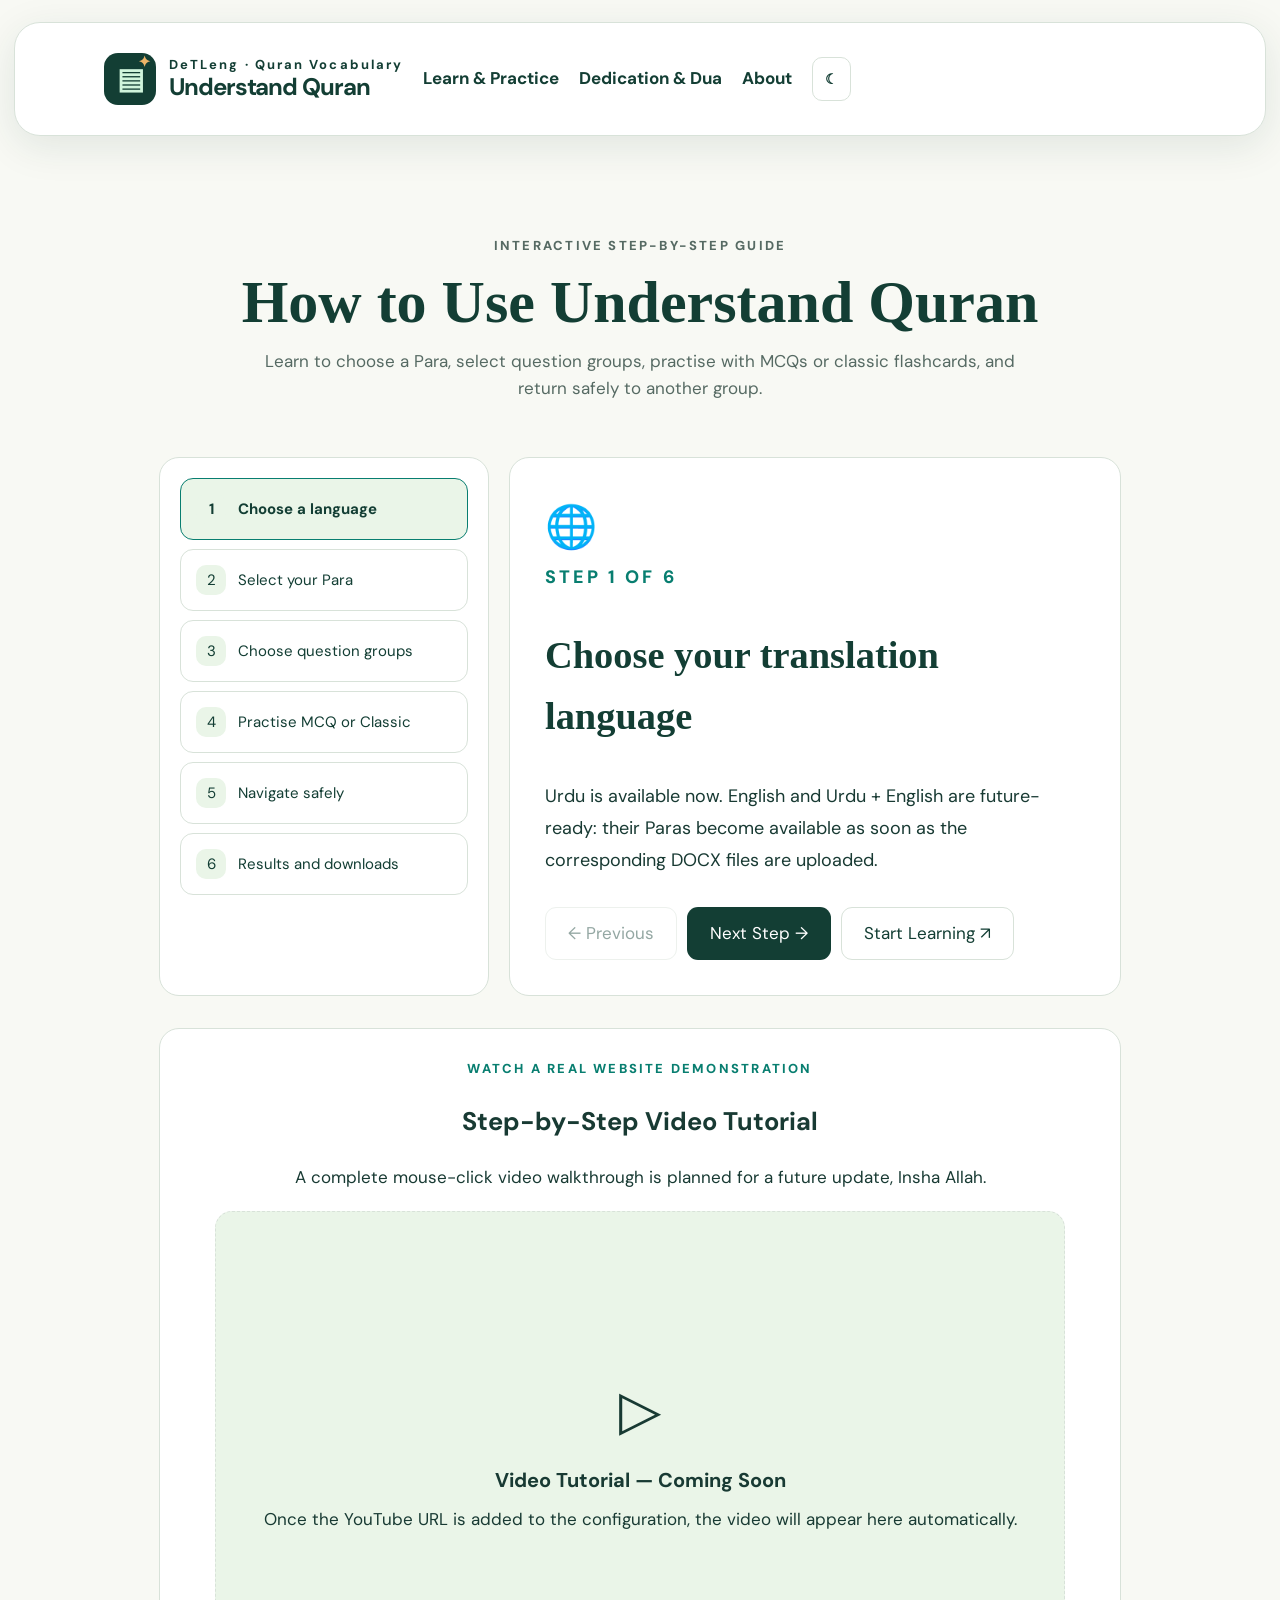
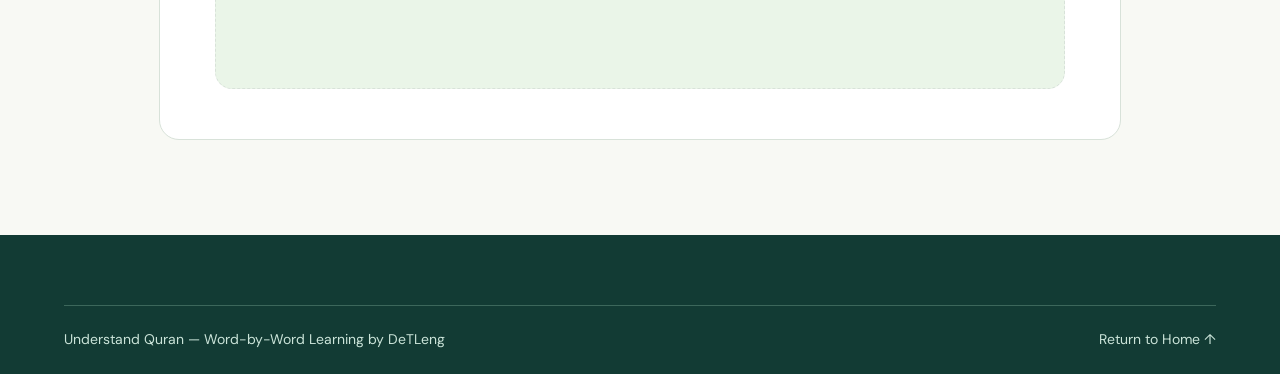
==== how-to-use.html @ 5892431a "Upgrade Understand Quran UI UX and learning experience" ====
<!doctype html><html lang="en"><head><meta charset="utf-8"><meta name="viewport" content="width=device-width,initial-scale=1"><meta name="theme-color" content="#123e34"><meta name="description" content="Step-by-step guide to using Understand Quran — Word-by-Word Learning by DeTLeng."><title>How to Use | Understand Quran — DeTLeng</title><link rel="stylesheet" href="styles.css"><link rel="stylesheet" href="uq-experience.css"><style>
.guide-page{max-width:1090px;margin:45px auto 95px}.guide-hero{text-align:center;padding:45px 15px}.guide-hero h1{font-family:Georgia,serif;font-size:clamp(36px,5vw,60px);line-height:1.12;margin:12px 0;color:var(--ink)}.guide-hero p{max-width:750px;margin:10px auto;color:var(--muted)}.tutorial-layout{display:grid;grid-template-columns:minmax(0,330px) minmax(0,1fr);gap:20px}.tutorial-steps,.tutorial-detail,.video-panel{border:1px solid var(--border);background:var(--panel);border-radius:20px;padding:20px}.tutorial-step{width:100%;text-align:left;display:flex;gap:12px;align-items:center;background:transparent;color:var(--ink);border:1px solid var(--border);border-radius:13px;margin:0 0 9px;padding:15px;cursor:pointer;font:inherit;font-size:15px}.tutorial-step[aria-selected=true]{background:var(--light);border-color:var(--teal);font-weight:700}.tutorial-step span{display:grid;place-items:center;border-radius:10px;width:30px;height:30px;background:var(--light);flex-shrink:0}.tutorial-detail{padding:35px;min-height:360px}.tutorial-detail h2{font-family:Georgia,serif;color:var(--ink);font-size:clamp(26px,3vw,40px)}.tutorial-detail p{font-size:18px;line-height:1.8}.tutorial-icon{font-size:42px}.guide-buttons{display:flex;flex-wrap:wrap;gap:10px;margin-top:30px}.guide-buttons button,.guide-buttons a{border-radius:11px;padding:12px 22px;font:inherit;text-decoration:none;cursor:pointer}.video-panel{margin-top:32px;padding:30px;text-align:center}.video-placeholder{background:var(--light);border:1px dashed var(--border);border-radius:17px;max-width:850px;aspect-ratio:16/9;margin:20px auto;display:flex;flex-direction:column;align-items:center;justify-content:center;gap:10px;padding:20px}.video-placeholder strong{font-size:20px}.video-frame{border:0;width:100%;aspect-ratio:16/9;border-radius:15px;display:block}.video-link{display:inline-block;margin-top:15px}.guide-nav{display:flex;align-items:center;gap:20px;flex-wrap:wrap;padding:15px 25px}.guide-nav a{text-decoration:none;color:var(--ink);font-weight:700}.guide-nav a:hover{text-decoration:underline}@media(max-width:720px){.tutorial-layout{grid-template-columns:1fr}.tutorial-detail{min-height:270px;padding:20px}.guide-page{margin:10px auto 60px}.guide-nav{padding:12px}}
</style></head><body><header class="site-header shell" id="topNavigation"><div class="guide-nav"><a class="brand" href="index.html#home"><span class="brand-logo">▤<span>✦</span></span><span class="brand-txt"><small>DeTLeng · Quran Vocabulary</small><strong>Understand Quran</strong></span></a><a href="index.html#paras">Learn &amp; Practice</a><a href="index.html#dedication">Dedication &amp; Dua</a><a href="index.html#about">About</a><button type="button" class="mini-btn" id="guideThemeToggle" aria-label="Toggle dark mode">☾</button></div></header><main class="shell guide-page"><section class="guide-hero"><p class="eyebrow">INTERACTIVE STEP-BY-STEP GUIDE</p><h1>How to Use Understand Quran</h1><p>Learn to choose a Para, select question groups, practise with MCQs or classic flashcards, and return safely to another group.</p></section><section class="tutorial-layout" aria-label="Interactive learning guide"><div class="tutorial-steps" role="tablist" aria-label="Guide steps"><button class="tutorial-step" type="button" role="tab" aria-selected="true" data-step="0"><span>1</span>Choose a language</button><button class="tutorial-step" type="button" role="tab" aria-selected="false" data-step="1"><span>2</span>Select your Para</button><button class="tutorial-step" type="button" role="tab" aria-selected="false" data-step="2"><span>3</span>Choose question groups</button><button class="tutorial-step" type="button" role="tab" aria-selected="false" data-step="3"><span>4</span>Practise MCQ or Classic</button><button class="tutorial-step" type="button" role="tab" aria-selected="false" data-step="4"><span>5</span>Navigate safely</button><button class="tutorial-step" type="button" role="tab" aria-selected="false" data-step="5"><span>6</span>Results and downloads</button></div><div class="tutorial-detail" role="tabpanel" aria-live="polite"><div class="tutorial-icon" id="tutorialIcon" aria-hidden="true">🌐</div><p class="eyebrow" id="tutorialCount">STEP 1 OF 6</p><h2 id="tutorialHeading">Choose your translation language</h2><p id="tutorialText">Urdu is available now. English and Urdu + English are future-ready: their Paras become available as the corresponding DOCX files are uploaded.</p><div class="guide-buttons"><button type="button" class="btn secondary" id="prevGuide" disabled>← Previous</button><button type="button" class="btn primary" id="nextGuide">Next Step →</button><a class="btn secondary" href="index.html#paras">Start Learning ↗</a></div></div></section><section class="video-panel" id="videoTutorial"><p class="eyebrow">WATCH A REAL WEBSITE DEMONSTRATION</p><h2>Step-by-Step Video Tutorial</h2><p id="videoStatus">A complete mouse-click video walkthrough is planned for a future update, Insha Allah.</p><div id="videoContainer" class="video-placeholder"><span aria-hidden="true" style="font-size:55px">▷</span><strong>Video Tutorial — Coming Soon</strong><span>Once the YouTube URL is added to the configuration, the video will appear here automatically.</span></div><p><a class="video-link" id="watchOnYoutube" href="#videoTutorial" hidden target="_blank" rel="noopener noreferrer">Watch on YouTube ↗</a></p></section></main><footer class="site-footer"><div class="shell"><div class="footer-bottom"><span>Understand Quran — Word-by-Word Learning by DeTLeng</span><a href="index.html">Return to Home ↑</a></div></div></footer><script src="config/tutorial.js"></script><script src="how-to-use.js"></script></body></html>
---- styles.css ----
@import url('https://fonts.googleapis.com/css2?family=DM+Sans:wght@400;500;600;700;800&family=DM+Serif+Display:ital@0;1&display=swap');
:root{--ink:#133e34;--teal:#087e70;--text:#183a33;--muted:#566a63;--cream:#f8f9f4;--panel:#fff;--light:#eaf5e8;--border:#d8e2d9;--shadow:0 18px 55px rgba(23,61,48,.09)}*{box-sizing:border-box}html{scroll-behavior:smooth}body{margin:0;background:var(--cream);color:var(--text);font:17px/1.6 'DM Sans',Arial,sans-serif}button,input{font:inherit}button{cursor:pointer}button:disabled{opacity:.45;cursor:not-allowed}a{color:inherit;text-decoration:none}button:focus-visible,a:focus-visible,input:focus-visible,.dropzone:focus-visible,.flip-card:focus-visible{outline:3px solid #df985d;outline-offset:3px}.shell{max-width:1460px;margin:auto;padding-left:clamp(22px,5vw,76px);padding-right:clamp(22px,5vw,76px)}.hidden{display:none!important}.site-header{margin:22px auto 0;background:#fff;border:1px solid var(--border);box-shadow:var(--shadow);border-radius:26px;min-height:88px;display:flex;align-items:center;justify-content:space-between;gap:22px;padding-top:15px;padding-bottom:15px;position:relative;z-index:10}.brand{display:flex;align-items:center;gap:13px;white-space:nowrap}.brand-logo{display:grid;place-items:center;position:relative;background:var(--ink);color:#d0f5dc;width:52px;height:52px;border-radius:14px;font-size:29px;line-height:1}.brand-logo span{position:absolute;right:5px;top:2px;font-size:15px;color:#efb568}.brand-txt{display:flex;flex-direction:column;line-height:1.15}.brand-txt small{letter-spacing:.16em;font-size:13px}.brand-txt strong{font-size:24px;letter-spacing:-.045em}.nav{display:flex;align-items:center;gap:clamp(12px,1.55vw,26px);font-size:15px;font-weight:700}.nav a:hover{color:var(--teal)}.nav-desk,.nav-login{border:1px solid var(--border);padding:13px 17px;border-radius:13px;background:#fff;color:var(--ink);font-weight:800}.nav-desk{white-space:nowrap}.nav-login{font-size:16px}.mobile-menu{display:none;border:1px solid var(--border);border-radius:12px;padding:7px 12px;background:white;font-size:22px}.hero{display:grid;grid-template-columns:1.12fr .88fr;gap:7%;align-items:center;min-height:650px;padding-top:65px;padding-bottom:80px}.eyebrow,.mini-overline{font-weight:800;letter-spacing:.17em;color:var(--teal);font-size:13px;margin:0 0 22px;text-transform:uppercase}.hero h1,.info-section h2,.guide-wrap h2,.section-head h2,.footer-top h2{font-family:'DM Serif Display',Georgia,serif;font-weight:400;letter-spacing:-.035em;line-height:1.08}.hero h1{font-size:clamp(52px,5.65vw,86px);margin:0 0 30px}.hero h1 em{color:var(--teal);font-weight:400}.lead{font-size:clamp(18px,1.4vw,22px);max-width:600px;margin:0 0 27px}.hero-actions{display:flex;gap:12px;flex-wrap:wrap}.btn{border-radius:14px;padding:13px 20px;min-height:51px;display:inline-flex;align-items:center;justify-content:center;gap:12px;font-weight:800;border:1px solid transparent;transition:transform .16s,background .16s;white-space:nowrap}.btn:not(:disabled):hover{transform:translateY(-2px)}.btn.primary{background:var(--ink);color:#fff}.btn.primary:hover{background:#225c4f}.btn.secondary,.btn.outline{background:#fff;border-color:var(--border);color:var(--ink)}.btn.subtle{background:transparent;color:var(--ink)}.btn.full{width:100%}.hero-chips{display:flex;gap:16px;flex-wrap:wrap;margin-top:26px;color:#547067;font-size:14px}.hero-graphic{background:linear-gradient(135deg,#e8f5e2,#e7f3ee);border:1px solid #d4e6d5;border-radius:38px;padding:32px;box-shadow:var(--shadow)}.hero-graphic .mini-overline{margin:0 0 22px;color:var(--ink)}.hero-stage{display:flex;flex-direction:column;align-items:center}.hero-stage-card{background:#fff;border:1px solid var(--border);padding:21px;border-radius:20px;width:100%;display:flex;flex-direction:column;gap:9px;text-align:center}.hero-stage-card span{font-size:12px;font-weight:800;letter-spacing:.12em;color:var(--teal)}.hero-stage-card strong{font-size:16px}.hero-stage-card.middle{background:var(--ink);color:white;padding:30px 22px}.hero-stage-card.middle span{color:#c9f0d8}.stage-arrow{font-size:33px;color:var(--ink);height:49px}.hero-stage-bottom{display:grid;grid-template-columns:repeat(3,1fr);gap:10px;width:100%}.hero-stage-bottom span{background:white;border-radius:16px;display:flex;flex-direction:column;align-items:center;gap:5px;padding:19px 8px;font-size:28px}.hero-stage-bottom b{font-size:13px}.workspace-section{background:#eef4ed;border-block:1px solid var(--border);padding:76px 0 88px}.section-head{margin-bottom:34px}.section-head h2,.info-section h2,.guide-wrap h2{font-size:clamp(39px,4vw,60px);margin:0 0 13px}.section-head p:last-child{font-size:19px;color:var(--muted);margin:0}.workspace-grid{display:grid;grid-template-columns:minmax(310px,.85fr) minmax(400px,1.15fr);gap:28px;align-items:start}.settings-card,.preview-panel{background:var(--panel);border:1px solid var(--border);border-radius:26px;padding:30px;box-shadow:var(--shadow)}.step-heading{display:flex;align-items:center;gap:15px;margin-bottom:20px}.step-heading h3,.preview-head h3{margin:0;font-size:23px;letter-spacing:-.035em}.step-heading p{margin:0;color:var(--muted);font-size:14px}.step-circle{display:grid;place-items:center;background:#e0f2e6;color:var(--ink);border-radius:12px;width:39px;height:39px;font-weight:800;flex:none}.dropzone{border:2px dashed #a8c4b6;border-radius:20px;background:#f6faf6;padding:34px 14px;display:flex;align-items:center;flex-direction:column;text-align:center;gap:5px;transition:.2s;cursor:pointer}.dropzone.dragover,.dropzone:hover{border-color:var(--teal);background:#e9f6e9}.upload-symbol{font-size:35px;color:var(--teal);font-weight:800}.dropzone strong{font-size:19px}.dropzone span{color:var(--muted)}.dropzone small{font-size:13px;margin-top:6px}.file-summary{margin:14px 0;padding:13px;border-radius:12px;background:#e6f5eb;overflow-wrap:anywhere}.border-top{border-top:1px solid var(--border);padding-top:25px;margin-top:26px}.range-grid{display:grid;grid-template-columns:1fr 1fr;gap:14px}.range-grid label,.auth form label{font-weight:750;display:flex;flex-direction:column;gap:7px;font-size:15px}.range-grid input,.auth input,.editor input,.editor textarea{padding:12px 13px;min-width:0;border:1px solid #c9d9ce;background:#fff;border-radius:12px;color:#173e34}.hint{font-size:14px;color:var(--muted);margin-top:12px}.switch-row{margin:20px 0}.switch-label{display:flex;align-items:center;gap:10px;font-weight:700;font-size:15px}.switch-label input{accent-color:var(--teal);height:19px;width:19px}.button-stack{display:grid;gap:10px}.status{font-size:14px;line-height:1.5;margin-top:12px;color:#875512}.status.error{color:#a3362c}.status.success{color:#176349}.preview-head{display:flex;justify-content:space-between;align-items:start;gap:15px;margin-bottom:22px}.preview-head .mini-overline{margin:0}.counter{padding:7px 11px;background:#e5f4e9;border-radius:999px;font-weight:800;font-size:13px;color:var(--ink);white-space:nowrap}.flip-card{border:1px solid #cce1d2;border-radius:24px;background:#f8fbf7;min-height:365px;display:flex;flex-direction:column;transition:transform .22s,background .22s;cursor:pointer;overflow:hidden}.flip-card.flipped{background:#e8f6eb;transform:perspective(1100px) rotateY(2deg)}.card-content{padding:28px;display:flex;flex-direction:column;flex:1;gap:17px}.card-label{font-size:13px;font-weight:800;letter-spacing:.15em;color:var(--teal);display:flex;justify-content:space-between;align-items:center}.question-text{font-size:clamp(21px,2.1vw,27px);font-weight:750;line-height:1.42;overflow-wrap:anywhere}.options-list{display:grid;gap:10px;margin-top:auto}.option{display:flex;gap:12px;align-items:center;border:1px solid #d9e6da;background:#fff;border-radius:13px;padding:13px;text-align:left;width:100%;line-height:1.45;color:#183e35;font-size:17px;overflow-wrap:anywhere}.option:hover{border-color:#78b3a1}.option.selected{background:#edf5ff;border-color:#6b99cb}.option.correct{background:#e6f6e8;border-color:#4da578}.option.incorrect{background:#fff0e9;border-color:#d59674}.option-letter{display:grid;place-items:center;flex:none;border-radius:9px;background:#edf4ee;width:35px;height:35px;font-weight:800}.answer-main{text-align:center;display:flex;flex-direction:column;align-items:center;justify-content:center;gap:12px;background:#fff;border-radius:16px;padding:24px 16px;margin-top:auto}.answer-icon{font-size:35px;color:#158453;line-height:1}.answer-value{font-weight:800;font-size:clamp(21px,2.3vw,30px);line-height:1.4;overflow-wrap:anywhere}.answer-feedback{font-size:15px;color:var(--muted);text-align:center}.flip-hint{text-align:center;font-size:14px;color:var(--muted);margin:13px 0 18px}.study-toolbar{display:flex;gap:9px}.study-toolbar .btn{padding:11px;flex:1;font-size:14px}.study-extras{display:flex;gap:8px;flex-wrap:wrap;margin-top:13px}.mini-btn{border:1px solid var(--border);background:#fff;color:var(--ink);border-radius:10px;padding:10px 12px;font-weight:750;font-size:14px}.mini-btn:hover{border-color:var(--teal)}.export-panel{margin-top:28px;border-top:1px solid var(--border);padding-top:20px}.export-panel .mini-overline{margin-bottom:7px}.export-panel p:not(.mini-overline){color:var(--muted);font-size:14px}.export-grid{display:grid;grid-template-columns:repeat(2,minmax(0,1fr));gap:9px;margin-top:15px}.export-grid button{min-height:47px;border:1px solid var(--border);border-radius:11px;background:#fff;color:var(--ink);font-weight:800;font-size:14px;padding:8px}.export-grid button:not(:disabled):hover{background:#e9f7e9}.info-section{padding-top:95px;padding-bottom:95px}.feature-grid{display:grid;grid-template-columns:repeat(4,1fr);gap:18px;margin-top:38px}.feature-grid article{background:#fff;border:1px solid var(--border);padding:28px;border-radius:21px}.feature-grid h3{font-size:21px;line-height:1.3;margin:15px 0 8px}.feature-grid p{color:var(--muted);margin:0;font-size:16px}.feature-icon{display:grid;place-items:center;font-size:26px;width:54px;height:54px;background:#eaf6eb;color:var(--teal);border-radius:14px}.guide-wrap{background:#e5f1e8;padding:80px 0}.guide-grid{display:grid;grid-template-columns:1fr 1fr;gap:70px;align-items:center}.guide-grid p:not(.eyebrow){color:var(--muted);font-size:18px}.example-table{background:#fff;border:1px solid var(--border);border-radius:20px;overflow:hidden;box-shadow:var(--shadow)}.example-table>div{display:grid;grid-template-columns:50px 1fr 105px;gap:10px;padding:18px;border-bottom:1px solid var(--border);font-size:15px}.example-table>div:first-child{background:var(--ink);color:#fff}.example-table>div:last-child{border:0}.narrow{max-width:980px}.narrow p:not(.eyebrow){font-size:19px;color:var(--muted)}.site-footer{background:#123b34;color:#fff;padding-top:70px}.site-footer .eyebrow{color:#b0edcc}.footer-top{display:grid;grid-template-columns:1fr 1.3fr;gap:50px;padding-bottom:65px}.footer-top h2{font-size:clamp(35px,4vw,57px);margin:0}.footer-links{display:grid;gap:12px}.footer-links a{background:#235b4d;border:1px solid #467465;border-radius:16px;display:flex;align-items:center;justify-content:space-between;gap:20px;padding:20px 23px;transition:.2s}.footer-links a:hover{background:#31705c;transform:translateX(4px)}.footer-links b{font-size:22px}.footer-links span{font-size:14px;color:#e5f6eb}.footer-bottom{border-top:1px solid #3c675b;padding-top:22px;padding-bottom:24px;display:flex;justify-content:space-between;color:#cbe4d9;font-size:14px}.modal{position:fixed;inset:0;z-index:99;display:flex;align-items:center;justify-content:center;padding:22px}.modal-backdrop{position:absolute;inset:0;background:rgba(13,44,37,.46);backdrop-filter:blur(6px)}.modal-panel{position:relative;z-index:1;background:#fff;border-radius:26px;box-shadow:0 20px 80px #0003;width:min(100%,525px);padding:35px;max-height:90vh;overflow:auto}.close-modal{position:absolute;right:17px;top:14px;border:1px solid var(--border);background:#fff;width:41px;height:41px;border-radius:12px;font-size:26px;line-height:1}.modal-panel h2{font:400 37px/1.1 'DM Serif Display',Georgia,serif;margin:18px 0 20px;color:var(--ink)}.modal-panel p{color:var(--muted)}.modal-panel .eyebrow{font-size:12px;color:var(--teal)}.tab-row{display:flex;gap:8px;margin:22px 0}.tab-row button{padding:11px 16px;border:1px solid var(--border);border-radius:11px;background:#fff;font-weight:800;color:var(--ink)}.tab-row button.active{background:var(--ink);color:white}.auth form{display:grid;gap:15px}.auth form .mini-btn{justify-self:start}.auth-spark{font-size:36px;color:var(--ink)}#freeView small{display:block;color:var(--muted);margin-top:12px}.modal-panel.editor{width:min(1100px,100%);padding:25px}.editor-top{display:flex;justify-content:space-between;gap:15px;padding-right:40px}.editor-top h2{font-size:30px;margin:10px 0}.editor-top p:last-child{font-size:14px}.editor-table-head,.editor-row{display:grid;grid-template-columns:72px minmax(250px,2fr) minmax(180px,1fr) 42px;gap:9px;align-items:start}.editor-table-head{font-weight:800;color:var(--ink);font-size:14px;padding:9px 5px}.editor-rows{overflow:auto;max-height:52vh}.editor-row{padding:9px 5px;border-top:1px solid var(--border)}.editor-row textarea{min-height:74px;resize:vertical;width:100%;font-size:14px}.editor-row input{width:100%;font-size:14px}.editor-row button{border:none;background:#fcece6;color:#963c2b;border-radius:9px;font-weight:800;min-height:41px}.editor-bottom{display:flex;justify-content:space-between;margin-top:20px;gap:12px}.dark{--ink:#c0eedc;--teal:#70d6bb;--text:#e4f5ef;--muted:#a6c0b6;--cream:#0e201d;--panel:#1c302a;--light:#1e392f;--border:#385349;--shadow:0 15px 48px #0004}.dark .site-header,.dark .nav-desk,.dark .nav-login,.dark .settings-card,.dark .preview-panel,.dark .feature-grid article,.dark .example-table,.dark .modal-panel,.dark .dropzone,.dark .flip-card,.dark .mini-btn,.dark .option,.dark .hero-stage-card:not(.middle),.dark .export-grid button,.dark .range-grid input,.dark .auth input,.dark .editor input,.dark .editor textarea{background:#1b302a;color:#e4f5ef}.dark .workspace-section,.dark .guide-wrap{background:#142b24}.dark .hero-graphic{background:#1b392e}.dark .step-circle,.dark .feature-icon,.dark .counter,.dark .option-letter{background:#284b3a;color:#d0f5df}.dark .hero-stage-card.middle,.dark .btn.primary,.dark .tab-row button.active{background:#28715a;color:white}.dark .btn.secondary,.dark .btn.outline,.dark .option.selected,.dark .answer-main{background:#254339;color:#e4f5ef}.dark .file-summary{background:#24513b}.dark .card-label{color:#83dfbb}.dark .flip-card.flipped{background:#1b4a36}.dark .modal-panel h2{color:#e4f5ef}.dark .nav a,.dark .footer-links b{color:inherit}.theme-button{border:1px solid var(--border);border-radius:11px;background:var(--panel);color:var(--text);padding:11px;font-size:19px;line-height:1}@media(max-width:1200px){.nav{gap:11px;font-size:14px}.nav-desk{padding:10px}.workspace-grid{grid-template-columns:.93fr 1.07fr}.site-header{padding-left:25px;padding-right:25px}}@media(max-width:980px){.mobile-menu{display:block}.site-header{margin-left:14px;margin-right:14px}.nav{display:none;position:absolute;top:90px;left:0;right:0;padding:21px;background:var(--panel);box-shadow:var(--shadow);border:1px solid var(--border);border-radius:19px;flex-direction:column;align-items:stretch}.nav.open{display:flex}.nav a,.nav button{text-align:center}.hero,.workspace-grid,.guide-grid,.footer-top{grid-template-columns:1fr}.hero{padding-top:70px;min-height:0}.hero-graphic{max-width:680px}.feature-grid{grid-template-columns:repeat(2,1fr)}.footer-top{gap:30px}}@media(max-width:600px){body{font-size:16px}.brand-txt strong{font-size:21px}.site-header{min-height:73px;padding:12px 18px}.hero{gap:35px;padding-bottom:55px}.hero h1{font-size:50px}.hero-graphic{padding:19px}.hero-stage-bottom b{font-size:11px}.workspace-section{padding:52px 0}.settings-card,.preview-panel{padding:18px;border-radius:20px}.card-content{padding:18px}.flip-card{min-height:350px}.question-text{font-size:21px}.option{font-size:16px;padding:10px}.study-toolbar{flex-wrap:wrap}.study-toolbar .btn{font-size:13px}.feature-grid{grid-template-columns:1fr}.info-section{padding-top:65px;padding-bottom:65px}.example-table>div{grid-template-columns:40px 1fr 65px;padding:12px;font-size:12px}.footer-links a{flex-direction:column;align-items:start;gap:0}.footer-bottom{flex-direction:column;gap:8px}.modal-panel{padding:23px}.editor-table-head{display:none}.editor-row{grid-template-columns:65px 1fr 36px}.editor-row textarea{grid-column:1/4}.editor-row .answer-edit{grid-column:1/3}.editor-row .remove-edit{grid-column:3}.editor-rows{max-height:48vh}}

/* Source-number navigation below the complete study controls. */
.quiz-navigation{margin-top:24px;padding-top:22px;border-top:1px solid var(--border)}
.quiz-navigation h4{margin:0 0 6px;font-size:20px;color:var(--ink)}
.quiz-navigation-hint{margin:0 0 15px;font-size:14px;color:var(--muted)}
.quiz-question-grid{display:grid;grid-template-columns:repeat(auto-fill,minmax(48px,1fr));gap:8px}
.quiz-question{min-width:0;min-height:46px;padding:8px 4px;border:1px solid var(--border);border-radius:9px;background:var(--panel);color:var(--text);font:inherit;font-size:15px;font-weight:700;overflow-wrap:anywhere}
.quiz-question:hover{border-color:var(--teal)}
.quiz-question.is-answered{background:var(--light);border-color:var(--teal)}
.quiz-question.is-current{outline:2px solid var(--ink);outline-offset:1px;font-weight:800}
.quiz-question:focus-visible{outline:3px solid #df985d;outline-offset:3px}
.quiz-navigation-legend{display:flex;flex-wrap:wrap;gap:6px 20px;margin:14px 0 0;font-size:12px;color:var(--muted)}

/* Range shortcuts use the existing study palette in both themes. */
.range-groups{margin:20px 0}
.range-groups h4{margin:0 0 5px;font-size:17px;color:var(--ink)}
.range-groups>p{margin:0 0 13px;font-size:13px;color:var(--muted)}
.range-group-grid{display:grid;grid-template-columns:repeat(auto-fill,minmax(90px,1fr));gap:9px}
.range-group-btn{display:flex;flex-direction:column;align-items:center;justify-content:center;gap:2px;min-width:0;min-height:86px;padding:9px 5px;border:1px solid var(--border);border-radius:11px;background:var(--panel);color:var(--text);font:inherit;line-height:1.4;overflow-wrap:anywhere}
.range-group-btn strong{font-size:18px}
.range-group-btn span{font-size:13px}
.range-group-btn small{font-size:11px;color:var(--muted)}
.range-group-btn:hover{border-color:var(--teal)}
.range-group-btn.active{background:var(--light);border-color:var(--teal);outline:2px solid var(--teal);outline-offset:1px}
.range-group-btn:focus-visible{outline:3px solid #df985d;outline-offset:3px}

/* Learning and self-test controls share the established light/dark palette. */
.practice-mode-choice{display:grid;grid-template-columns:repeat(2,minmax(0,1fr));gap:10px;margin-top:8px}
.practice-mode-btn{display:flex;flex-direction:column;gap:4px;padding:13px 12px;background:var(--panel);color:var(--text);border:1px solid var(--border);border-radius:13px;text-align:left;font:inherit}
.practice-mode-btn strong{font-size:16px}.practice-mode-btn small{font-size:12px;color:var(--muted);line-height:1.5}
.practice-mode-btn.active{background:var(--light);border-color:var(--teal);box-shadow:inset 0 0 0 1px var(--teal)}
.practice-mode-note{font-size:12px;color:var(--muted);margin:7px 0 12px}
.session-summary{display:flex;align-items:center;flex-wrap:wrap;gap:8px 16px;margin:12px 0;font-size:14px;color:var(--teal)}
.session-summary p{margin:0}.last-result{display:block;width:100%;font-size:17px;color:var(--ink)}
.session-actions{display:flex;flex-wrap:wrap;gap:8px}.session-actions:empty{display:none}
.study-notice{margin:0 0 12px;color:var(--teal);font-size:14px;font-weight:700}.study-notice:empty{display:none}
.option:disabled{opacity:1;cursor:default}.option.selected:not(.correct):not(.incorrect){border-width:2px}
.test-result-dialog{width:min(540px,calc(100% - 28px));max-height:calc(100dvh - 32px);overflow:auto;border:1px solid var(--border);border-radius:28px;padding:34px clamp(20px,5vw,42px) 25px;background:var(--panel);color:var(--text);text-align:center;box-shadow:0 25px 100px #0005;font-family:inherit}
.test-result-dialog::backdrop{background:rgba(8,32,26,.68);backdrop-filter:blur(5px)}
.result-close{position:absolute;top:13px;right:13px;width:36px;height:36px;border:1px solid var(--border);border-radius:50%;background:var(--panel);color:var(--text);font-size:24px;line-height:1}
.result-emblem{display:grid;place-items:center;width:66px;height:66px;margin:2px auto 20px;border-radius:50%;background:var(--light);color:var(--teal);font-size:36px}
.test-result-dialog .mini-overline{font-size:10px;letter-spacing:.15em;margin-bottom:10px}
.test-result-dialog h2{font-family:'DM Serif Display',Georgia,serif;font-weight:400;font-size:clamp(27px,5vw,38px);line-height:1.15;color:var(--ink);margin:0 0 17px}
.result-score{font-size:clamp(56px,12vw,82px);font-weight:800;line-height:1.1;letter-spacing:-.04em;color:var(--teal)}
.result-percent{font-weight:800;font-size:19px;margin:8px 0}.result-detail{font-size:13px;color:var(--muted);margin:8px 0 18px}
.result-message{font-size:16px;line-height:1.65;margin:0 0 24px;color:var(--text)}
.result-actions{display:grid;grid-template-columns:1fr 1fr;gap:10px}.result-actions .btn{white-space:normal;padding:12px;font-size:14px}
.result-footer{font-size:12px;color:var(--muted);margin:17px 0 0}
@media(max-width:480px){.practice-mode-choice{grid-template-columns:1fr}.result-actions{grid-template-columns:1fr}.test-result-dialog{padding-top:28px;border-radius:20px}}

/* Outcome colours appear immediately in Learning, and only after Test submission. */
.quiz-question.is-correct{background:#e6f6e8;border-color:#4da578;color:#183a33}
.quiz-question.is-incorrect{background:#fff0e9;border-color:#d59674;color:#843b2c}
.dark .quiz-question.is-correct{background:#244735;border-color:#7ac896;color:#d9f5e2}
.dark .quiz-question.is-incorrect{background:#4a2c28;border-color:#e99b88;color:#ffd7cd}

/* Selection is an outline; mastery and attempt status have separate colours. */
.range-group-btn.active{background:var(--panel);border-color:var(--teal);box-shadow:none}
.range-group-btn.group-mastered{background:#e6f6e8;border-color:#4da578;color:#183a33}
.range-group-btn.group-needs-practice{background:#fff0e9;border-color:#d59674;color:#843b2c}
.range-group-btn.group-in-progress{background:#e8f2ff;border-color:#598bc6;color:#174c87}
.dark .range-group-btn.group-mastered{background:#244735;border-color:#7ac896;color:#d9f5e2}
.dark .range-group-btn.group-needs-practice{background:#4a2c28;border-color:#e99b88;color:#ffd7cd}
.dark .range-group-btn.group-in-progress{background:#203d59;border-color:#87b9ed;color:#d9ecff}
.group-progress-legend{font-size:12px;line-height:1.6;color:var(--muted);margin-top:12px!important}

/* Quran project presentation extensions: existing flashcard engine CSS above is preserved. */
[hidden]{display:none!important}
.para-section{padding:78px 0;background:#edf4ed;border-block:1px solid #d9e7db;scroll-margin-top:22px}
.para-tabs{display:flex;gap:10px;justify-content:center;flex-wrap:wrap;margin:24px 0 12px}
.para-tab{padding:13px 22px;border:1px solid #c8d8cc;border-radius:14px;background:#fff;color:#173f36;font:inherit;font-weight:700;cursor:pointer}
.para-tab.active{background:#123e34;color:white;border-color:#123e34}
.para-language-notice,.para-disclaimer{text-align:center;color:#42685e;margin:14px 0 22px}
.para-grid{display:grid;grid-template-columns:repeat(6,minmax(0,1fr));gap:14px}
.para-card{border:1px solid #c7decf;background:#fff;border-radius:18px;padding:21px 8px;display:flex;align-items:center;justify-content:center;flex-direction:column;gap:5px;min-height:138px;color:#153d35;cursor:pointer;transition:transform .15s,box-shadow .15s; font:inherit}
.para-card:hover,.para-card:focus-visible{transform:translateY(-3px);box-shadow:0 8px 20px #143f3517;outline:2px solid #15816e;outline-offset:1px}
.para-card.selected{border-color:#0b8871;background:#e0f3e8;box-shadow:inset 0 0 0 1px #0b8871}
.para-number{font-size:28px;font-weight:800}.para-word{font-size:15px;font-weight:700}.para-state{font-size:11px;color:#548478;text-align:center}
.selected-para{padding:13px 16px;border-radius:12px;background:#e5f5eb;display:flex;justify-content:space-between;align-items:center;gap:12px;margin-top:14px;margin-bottom:12px;color:#144236;flex-wrap:wrap}
.dictionary-menu{position:relative}.dictionary-toggle{border:1px solid #d2dfd5;background:white;border-radius:12px;padding:12px 15px;font:inherit;font-size:13px;font-weight:700;color:#123e34;cursor:pointer}
.dictionary-links{position:absolute;z-index:30;right:0;top:calc(100% + 8px);width:300px;background:white;box-shadow:0 14px 35px #123e3426;border:1px solid #d8e6dc;border-radius:12px;padding:9px}
.dictionary-links a{display:block!important;padding:12px!important;color:#123e34!important;text-decoration:none;border-radius:8px}.dictionary-links a:hover{background:#eef6f0}
.guide-side{background:white;border:1px solid #d8e7dc;border-radius:22px;padding:24px}.guide-tip{display:flex;flex-direction:column;gap:5px;padding:12px 0;border-bottom:1px solid #e2ebe5}.guide-tip span{font-size:13px;color:#526b63}
.coming-soon-dialog{border:0;border-radius:24px;max-width:460px;width:calc(100% - 32px);padding:0;background:#fff;color:#123e34;box-shadow:0 25px 85px #123e3450}
.coming-soon-dialog::backdrop{background:#0f2e2988}.coming-content{text-align:center;padding:35px;position:relative}.coming-content p{line-height:1.7}.coming-icon{font-size:45px;color:#15907b}.coming-close{position:absolute;top:10px;right:15px;background:none;border:0;font-size:30px;cursor:pointer;color:#123e34}
body.dark .para-section{background:#122b28}body.dark .para-card,body.dark .para-tab:not(.active),body.dark .dictionary-toggle,body.dark .dictionary-links,body.dark .guide-side{background:#173f36;color:#eaf5ed}body.dark .para-state,body.dark .para-language-notice,body.dark .para-disclaimer{color:#add1c2}body.dark .selected-para{background:#235448;color:#fff}
@media(max-width:900px){.para-grid{grid-template-columns:repeat(4,minmax(0,1fr))}.dictionary-links{left:0;right:auto}}
@media(max-width:600px){.para-section{padding:45px 0}.para-grid{grid-template-columns:repeat(3,minmax(0,1fr));gap:8px}.para-card{min-height:105px;padding:13px 4px}.para-number{font-size:22px}.para-state{font-size:10px}.dictionary-links{width:min(300px,85vw)}}
---- uq-experience.css ----
/* Understand Quran full-width learning stages, typographic system and persistent navigation */
@import url('https://fonts.googleapis.com/css2?family=Noto+Naskh+Arabic:wght@400;500;600;700&family=Noto+Nastaliq+Urdu:wght@400;500;600;700&display=swap');
[hidden]{display:none!important}
html{scroll-padding-top:115px}
#topNavigation{position:sticky;top:9px;z-index:200;max-width:min(1380px,calc(100% - 28px));background:var(--panel);box-shadow:0 10px 40px rgba(18,62,52,.10);border:1px solid var(--border)}
#topNavigation .nav{gap:12px;align-items:center}
#topNavigation .nav a{white-space:nowrap}
#topNavigation .brand{flex-shrink:0}
#paras,#workspace,#dedication,#about,#privacy{scroll-margin-top:130px}
.opening-prayer{margin-top:42px;padding:12px 18px 32px;border-bottom:1px solid var(--border);text-align:center}
.arabic-opening,.arabic-durood,.quranic-prayer{font-family:'Noto Naskh Arabic',Amiri,serif;line-height:2.05;color:var(--ink);unicode-bidi:plaintext}
.arabic-opening{font-size:clamp(30px,3.4vw,46px);margin:0 auto 9px}
.arabic-durood{font-size:clamp(23px,2.5vw,34px);margin:0 auto;max-width:1050px}
.academy-resource{margin:0 auto 58px;padding:28px clamp(20px,3vw,42px);border-radius:22px;border:1px solid var(--border);background:var(--light);display:grid;grid-template-columns:1.6fr 1fr;gap:28px;align-items:center}
.academy-resource h2{font-size:clamp(21px,2.1vw,30px);line-height:1.3;margin:7px 0}
.academy-resource p:not(.eyebrow){font-size:15px;max-width:780px;margin:8px 0 0;color:var(--text)}
.resource-buttons{display:flex;flex-direction:column;gap:10px}
.resource-button{display:flex;justify-content:space-between;align-items:center;gap:10px;border:1px solid var(--border);background:var(--panel);padding:15px 17px;border-radius:13px;text-decoration:none;color:var(--ink);font-size:14px;font-weight:700}
.resource-button:hover{border-color:var(--teal);text-decoration:underline}
.workspace-stages{display:block;max-width:1140px;margin:0 auto}
.study-stage-group,.study-stage-practice{width:100%;max-width:100%}
.workspace-stages .settings-card,.workspace-stages #previewPanel{width:100%;max-width:none;min-width:0;margin:0 auto;padding:clamp(20px,3vw,42px);border-radius:23px}
.workspace-stages #previewPanel{max-width:1140px}
.workspace-stages #previewPanel .flip-card{max-width:100%}
.workspace-stages .range-group-grid{grid-template-columns:repeat(auto-fill,minmax(106px,1fr))}
.workspace-stages .settings-card .range-grid{max-width:720px}
.workspace-stages .selected-para{max-width:900px}
.stage-head{margin:0 0 28px;padding-bottom:20px;border-bottom:1px solid var(--border)}
.stage-head h2{font-size:clamp(30px,4vw,45px);line-height:1.15;margin:5px 0 9px;font-family:Georgia,serif;color:var(--ink)}
.stage-head p:last-child{font-size:16px;color:var(--muted);margin:0}
.practice-stage-nav{display:flex;align-items:center;justify-content:space-between;gap:20px;flex-wrap:wrap;margin:0 0 20px}
.practice-stage-meta{display:flex;gap:15px;align-items:center;flex-wrap:wrap}
#practiceParaSummary{font-weight:700;color:var(--ink)}
.restart-safe{border:1px solid #bca39b!important;background:transparent!important;color:#874a36!important;font-weight:700!important}
.restart-safe:hover{background:#fff3ef!important}
.workspace-stages .flip-card .question-text{font-family:'Noto Naskh Arabic',serif;font-size:clamp(23px,2.5vw,33px);line-height:1.95;unicode-bidi:plaintext;overflow-wrap:anywhere}
.workspace-stages .option{font-size:17px;line-height:1.75}
.workspace-stages .option span:last-child,.workspace-stages .answer-value{overflow-wrap:anywhere;white-space:normal;unicode-bidi:plaintext}
.workspace-stages .answer-value{font-family:'Noto Nastaliq Urdu','Noto Naskh Arabic',serif;font-size:clamp(20px,2.2vw,29px);line-height:2.25}
.urdu-heading,.urdu-dua,.urdu-translation{font-family:'Noto Nastaliq Urdu','Noto Naskh Arabic',serif;direction:rtl;text-align:right;line-height:2.6}
.urdu-heading{font-size:clamp(21px,2.4vw,30px);color:var(--ink)}
.urdu-dua{font-size:clamp(19px,1.9vw,25px);max-width:980px;margin:auto}
.urdu-dua p{margin:0 0 24px;line-height:2.65}
.urdu-translation{font-size:clamp(19px,2vw,25px)}
.dedication-section{padding:80px 0;background:var(--cream);border-top:1px solid var(--border)}
.dedication-container{max-width:1100px;margin:0 auto}
.dedication-heading{text-align:center;margin-bottom:35px}
.dedication-heading h2{max-width:950px;margin:8px auto;font-size:clamp(33px,4vw,52px)}
.dedication-heading .urdu-heading{text-align:center}
.dedication-text{max-width:940px;margin:0 auto}
.dedication-chapter{border-bottom:1px solid var(--border);padding:28px 0 42px;margin-bottom:8px}
.dedication-chapter h3{font-family:Georgia,serif;font-size:clamp(25px,2.7vw,36px);line-height:1.35;color:var(--ink);margin:8px 0 22px}
.dedication-chapter h3 .urdu-heading{font-family:'Noto Nastaliq Urdu',serif}
.dedication-chapter h4{margin-top:25px;color:var(--teal)}
.dedication-chapter>p:not(.urdu-heading):not(.quranic-prayer){font-size:17px;line-height:1.9}
.dedication-lead{font-size:20px!important;color:var(--ink)}
.quranic-prayer{text-align:center;font-size:clamp(27px,3.2vw,43px);margin:20px auto}
.parents-prayer{text-align:center}
.parents-prayer .urdu-heading,.parents-prayer .urdu-translation{text-align:center}
.parents-prayer h3,.closing-prayer{text-align:center}
.source-note{font-size:14px!important;color:var(--muted)}
body.dark .academy-resource{background:#193a31}
body.dark .resource-button{background:#1a3831;color:#e9f6ee}
body.dark .restart-safe{color:#ffd1be!important}
@media(max-width:1100px){#topNavigation .nav{gap:7px}#topNavigation .nav a{font-size:12px}.academy-resource{grid-template-columns:1fr}}
@media(max-width:850px){#topNavigation{top:4px;max-width:calc(100% - 12px)}.practice-stage-nav{align-items:stretch;flex-direction:column}.practice-stage-meta{justify-content:space-between}.opening-prayer{margin-top:30px}.dedication-section{padding:45px 0}}
@media(max-width:600px){.workspace-stages .settings-card,.workspace-stages #previewPanel{padding:15px;border-radius:14px}.workspace-stages .range-group-grid{grid-template-columns:repeat(3,minmax(0,1fr))}.workspace-stages .range-group-btn{min-height:80px}.workspace-stages .study-toolbar{gap:5px}.workspace-stages .study-toolbar button{padding:10px 5px;font-size:12px}.dedication-text{padding:0 4px}.urdu-dua{font-size:20px}.academy-resource{padding:18px}.practice-stage-meta{gap:10px}}
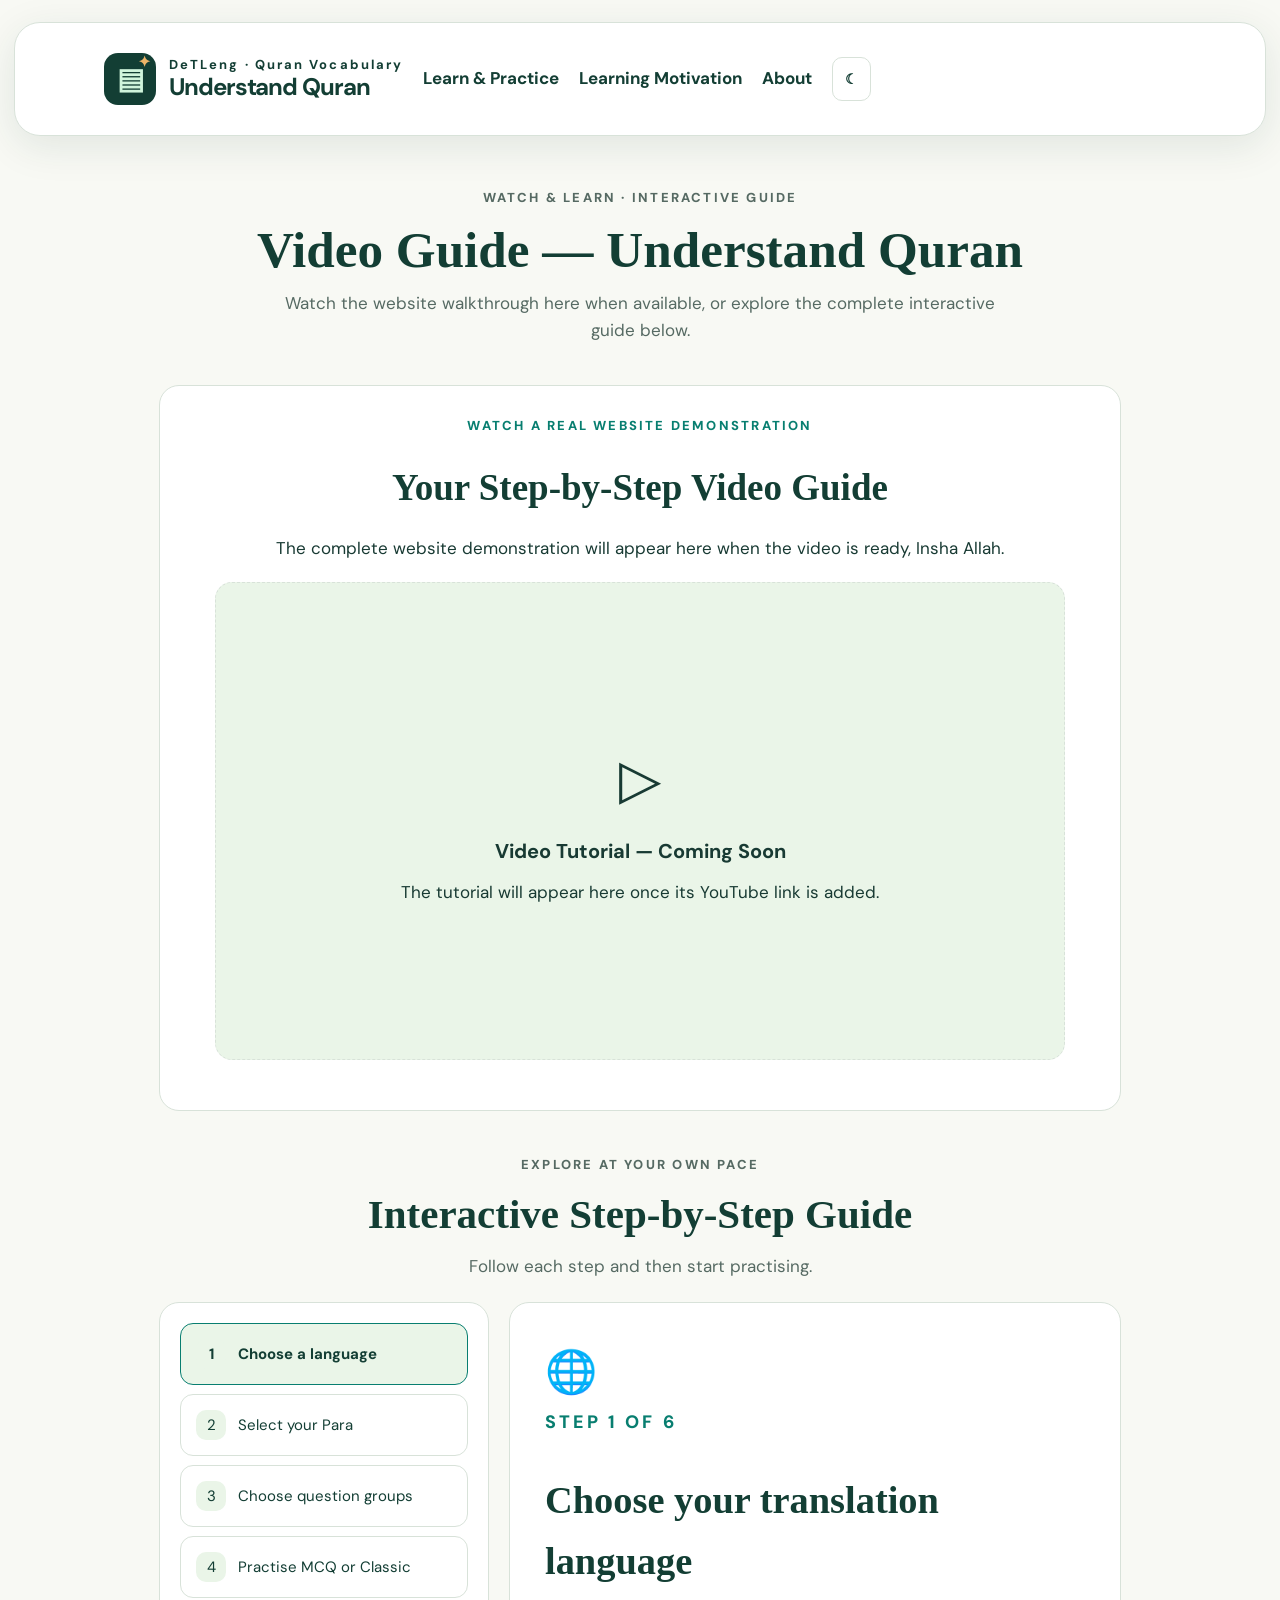
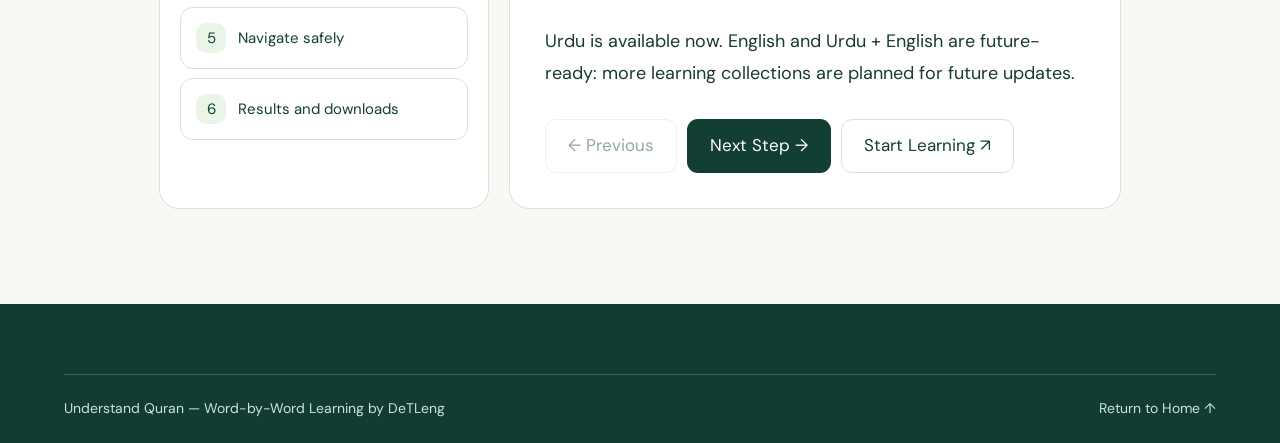
==== commit b43bebec: "Polish Quran learning interface and reading experience" ====
--- a/how-to-use.html
+++ b/how-to-use.html
@@ -1,3 +1,13 @@
-<!doctype html><html lang="en"><head><meta charset="utf-8"><meta name="viewport" content="width=device-width,initial-scale=1"><meta name="theme-color" content="#123e34"><meta name="description" content="Step-by-step guide to using Understand Quran — Word-by-Word Learning by DeTLeng."><title>How to Use | Understand Quran — DeTLeng</title><link rel="stylesheet" href="styles.css"><link rel="stylesheet" href="uq-experience.css"><style>
+<!DOCTYPE html>
+<html lang="en"><head><meta charset="utf-8"/><meta content="width=device-width,initial-scale=1" name="viewport"/><meta content="#123e34" name="theme-color"/><meta content="Step-by-step guide to using Understand Quran — Word-by-Word Learning by DeTLeng." name="description"/><title>Video Guide | Understand Quran — DeTLeng</title><link href="styles.css" rel="stylesheet"/><link href="uq-experience.css" rel="stylesheet"/><style>
 .guide-page{max-width:1090px;margin:45px auto 95px}.guide-hero{text-align:center;padding:45px 15px}.guide-hero h1{font-family:Georgia,serif;font-size:clamp(36px,5vw,60px);line-height:1.12;margin:12px 0;color:var(--ink)}.guide-hero p{max-width:750px;margin:10px auto;color:var(--muted)}.tutorial-layout{display:grid;grid-template-columns:minmax(0,330px) minmax(0,1fr);gap:20px}.tutorial-steps,.tutorial-detail,.video-panel{border:1px solid var(--border);background:var(--panel);border-radius:20px;padding:20px}.tutorial-step{width:100%;text-align:left;display:flex;gap:12px;align-items:center;background:transparent;color:var(--ink);border:1px solid var(--border);border-radius:13px;margin:0 0 9px;padding:15px;cursor:pointer;font:inherit;font-size:15px}.tutorial-step[aria-selected=true]{background:var(--light);border-color:var(--teal);font-weight:700}.tutorial-step span{display:grid;place-items:center;border-radius:10px;width:30px;height:30px;background:var(--light);flex-shrink:0}.tutorial-detail{padding:35px;min-height:360px}.tutorial-detail h2{font-family:Georgia,serif;color:var(--ink);font-size:clamp(26px,3vw,40px)}.tutorial-detail p{font-size:18px;line-height:1.8}.tutorial-icon{font-size:42px}.guide-buttons{display:flex;flex-wrap:wrap;gap:10px;margin-top:30px}.guide-buttons button,.guide-buttons a{border-radius:11px;padding:12px 22px;font:inherit;text-decoration:none;cursor:pointer}.video-panel{margin-top:32px;padding:30px;text-align:center}.video-placeholder{background:var(--light);border:1px dashed var(--border);border-radius:17px;max-width:850px;aspect-ratio:16/9;margin:20px auto;display:flex;flex-direction:column;align-items:center;justify-content:center;gap:10px;padding:20px}.video-placeholder strong{font-size:20px}.video-frame{border:0;width:100%;aspect-ratio:16/9;border-radius:15px;display:block}.video-link{display:inline-block;margin-top:15px}.guide-nav{display:flex;align-items:center;gap:20px;flex-wrap:wrap;padding:15px 25px}.guide-nav a{text-decoration:none;color:var(--ink);font-weight:700}.guide-nav a:hover{text-decoration:underline}@media(max-width:720px){.tutorial-layout{grid-template-columns:1fr}.tutorial-detail{min-height:270px;padding:20px}.guide-page{margin:10px auto 60px}.guide-nav{padding:12px}}
-</style></head><body><header class="site-header shell" id="topNavigation"><div class="guide-nav"><a class="brand" href="index.html#home"><span class="brand-logo">▤<span>✦</span></span><span class="brand-txt"><small>DeTLeng · Quran Vocabulary</small><strong>Understand Quran</strong></span></a><a href="index.html#paras">Learn &amp; Practice</a><a href="index.html#dedication">Dedication &amp; Dua</a><a href="index.html#about">About</a><button type="button" class="mini-btn" id="guideThemeToggle" aria-label="Toggle dark mode">☾</button></div></header><main class="shell guide-page"><section class="guide-hero"><p class="eyebrow">INTERACTIVE STEP-BY-STEP GUIDE</p><h1>How to Use Understand Quran</h1><p>Learn to choose a Para, select question groups, practise with MCQs or classic flashcards, and return safely to another group.</p></section><section class="tutorial-layout" aria-label="Interactive learning guide"><div class="tutorial-steps" role="tablist" aria-label="Guide steps"><button class="tutorial-step" type="button" role="tab" aria-selected="true" data-step="0"><span>1</span>Choose a language</button><button class="tutorial-step" type="button" role="tab" aria-selected="false" data-step="1"><span>2</span>Select your Para</button><button class="tutorial-step" type="button" role="tab" aria-selected="false" data-step="2"><span>3</span>Choose question groups</button><button class="tutorial-step" type="button" role="tab" aria-selected="false" data-step="3"><span>4</span>Practise MCQ or Classic</button><button class="tutorial-step" type="button" role="tab" aria-selected="false" data-step="4"><span>5</span>Navigate safely</button><button class="tutorial-step" type="button" role="tab" aria-selected="false" data-step="5"><span>6</span>Results and downloads</button></div><div class="tutorial-detail" role="tabpanel" aria-live="polite"><div class="tutorial-icon" id="tutorialIcon" aria-hidden="true">🌐</div><p class="eyebrow" id="tutorialCount">STEP 1 OF 6</p><h2 id="tutorialHeading">Choose your translation language</h2><p id="tutorialText">Urdu is available now. English and Urdu + English are future-ready: their Paras become available as the corresponding DOCX files are uploaded.</p><div class="guide-buttons"><button type="button" class="btn secondary" id="prevGuide" disabled>← Previous</button><button type="button" class="btn primary" id="nextGuide">Next Step →</button><a class="btn secondary" href="index.html#paras">Start Learning ↗</a></div></div></section><section class="video-panel" id="videoTutorial"><p class="eyebrow">WATCH A REAL WEBSITE DEMONSTRATION</p><h2>Step-by-Step Video Tutorial</h2><p id="videoStatus">A complete mouse-click video walkthrough is planned for a future update, Insha Allah.</p><div id="videoContainer" class="video-placeholder"><span aria-hidden="true" style="font-size:55px">▷</span><strong>Video Tutorial — Coming Soon</strong><span>Once the YouTube URL is added to the configuration, the video will appear here automatically.</span></div><p><a class="video-link" id="watchOnYoutube" href="#videoTutorial" hidden target="_blank" rel="noopener noreferrer">Watch on YouTube ↗</a></p></section></main><footer class="site-footer"><div class="shell"><div class="footer-bottom"><span>Understand Quran — Word-by-Word Learning by DeTLeng</span><a href="index.html">Return to Home ↑</a></div></div></footer><script src="config/tutorial.js"></script><script src="how-to-use.js"></script></body></html>
+
+/* Video is the first destination; written tutorial remains below. */
+.guide-page{margin-top:18px}.guide-hero{padding:24px 12px 14px}.guide-hero h1{font-size:clamp(32px,4vw,52px)}
+#videoTutorial{margin:16px 0 44px;padding:clamp(18px,3vw,30px);scroll-margin-top:145px}
+#videoTutorial h2{font-family:Georgia,serif;color:var(--ink);font-size:clamp(25px,3vw,37px);margin:6px 0}
+.video-placeholder{min-height:clamp(230px,33vw,430px);display:flex;flex-direction:column;align-items:center;justify-content:center;gap:12px;text-align:center}
+.video-frame{aspect-ratio:16/9;width:100%;height:auto;min-height:260px;border:0;border-radius:16px}
+.written-guide-heading{text-align:center;margin:20px auto 22px}.written-guide-heading h2{font-family:Georgia,serif;color:var(--ink);font-size:clamp(26px,3.5vw,41px);margin:6px auto}.written-guide-heading p{margin:0;color:var(--muted)}
+@media(max-width:650px){.guide-page{margin-top:8px}.video-placeholder{min-height:230px}.video-frame{min-height:185px}}
+</style></head><body><header class="site-header shell" id="topNavigation"><div class="guide-nav"><a class="brand" href="index.html#home"><span class="brand-logo">▤<span>✦</span></span><span class="brand-txt"><small>DeTLeng · Quran Vocabulary</small><strong>Understand Quran</strong></span></a><a href="index.html#paras">Learn &amp; Practice</a><a href="index.html#motivation">Learning Motivation</a><a href="index.html#about">About</a><button aria-label="Toggle dark mode" class="mini-btn" id="guideThemeToggle" type="button">☾</button></div></header><main class="shell guide-page"><section class="guide-hero"><p class="eyebrow">WATCH &amp; LEARN · INTERACTIVE GUIDE</p><h1>Video Guide — Understand Quran</h1><p>Watch the website walkthrough here when available, or explore the complete interactive guide below.</p></section><section class="video-panel" id="videoTutorial"><p class="eyebrow">WATCH A REAL WEBSITE DEMONSTRATION</p><h2>Your Step-by-Step Video Guide</h2><p id="videoStatus">The complete website demonstration will appear here when the video is ready, Insha Allah.</p><div class="video-placeholder" id="videoContainer"><span aria-hidden="true" style="font-size:55px">▷</span><strong>Video Tutorial — Coming Soon</strong><span>The tutorial will appear here once its YouTube link is added.</span></div><p><a class="video-link" hidden="" href="#videoTutorial" id="watchOnYoutube" rel="noopener noreferrer" target="_blank">Watch on YouTube ↗</a></p></section><div class="written-guide-heading"><p class="eyebrow">EXPLORE AT YOUR OWN PACE</p><h2>Interactive Step-by-Step Guide</h2><p>Follow each step and then start practising.</p></div><section aria-label="Interactive learning guide" class="tutorial-layout"><div aria-label="Guide steps" class="tutorial-steps" role="tablist"><button aria-selected="true" class="tutorial-step" data-step="0" role="tab" type="button"><span>1</span>Choose a language</button><button aria-selected="false" class="tutorial-step" data-step="1" role="tab" type="button"><span>2</span>Select your Para</button><button aria-selected="false" class="tutorial-step" data-step="2" role="tab" type="button"><span>3</span>Choose question groups</button><button aria-selected="false" class="tutorial-step" data-step="3" role="tab" type="button"><span>4</span>Practise MCQ or Classic</button><button aria-selected="false" class="tutorial-step" data-step="4" role="tab" type="button"><span>5</span>Navigate safely</button><button aria-selected="false" class="tutorial-step" data-step="5" role="tab" type="button"><span>6</span>Results and downloads</button></div><div aria-live="polite" class="tutorial-detail" role="tabpanel"><div aria-hidden="true" class="tutorial-icon" id="tutorialIcon">🌐</div><p class="eyebrow" id="tutorialCount">STEP 1 OF 6</p><h2 id="tutorialHeading">Choose your translation language</h2><p id="tutorialText">Urdu is available now. English and Urdu + English are future-ready: their Paras become available as the corresponding DOCX files are uploaded.</p><div class="guide-buttons"><button class="btn secondary" disabled="" id="prevGuide" type="button">← Previous</button><button class="btn primary" id="nextGuide" type="button">Next Step →</button><a class="btn secondary" href="index.html#paras">Start Learning ↗</a></div></div></section></main><footer class="site-footer"><div class="shell"><div class="footer-bottom"><span>Understand Quran — Word-by-Word Learning by DeTLeng</span><a href="index.html">Return to Home ↑</a></div></div></footer><script src="config/tutorial.js"></script><script src="how-to-use.js"></script></body></html>
--- a/uq-experience.css
+++ b/uq-experience.css
@@ -65,3 +65,45 @@
 @media(max-width:1100px){#topNavigation .nav{gap:7px}#topNavigation .nav a{font-size:12px}.academy-resource{grid-template-columns:1fr}}
 @media(max-width:850px){#topNavigation{top:4px;max-width:calc(100% - 12px)}.practice-stage-nav{align-items:stretch;flex-direction:column}.practice-stage-meta{justify-content:space-between}.opening-prayer{margin-top:30px}.dedication-section{padding:45px 0}}
 @media(max-width:600px){.workspace-stages .settings-card,.workspace-stages #previewPanel{padding:15px;border-radius:14px}.workspace-stages .range-group-grid{grid-template-columns:repeat(3,minmax(0,1fr))}.workspace-stages .range-group-btn{min-height:80px}.workspace-stages .study-toolbar{gap:5px}.workspace-stages .study-toolbar button{padding:10px 5px;font-size:12px}.dedication-text{padding:0 4px}.urdu-dua{font-size:20px}.academy-resource{padding:18px}.practice-stage-meta{gap:10px}}
+
+/* Round-two UI: learner-focused typography and balanced MCQ layout. */
+#motivation{scroll-margin-top:145px}
+.motivation-section{padding:clamp(46px,7vw,92px) 0;background:var(--cream);border-top:1px solid var(--border)}
+.motivation-wrap{max-width:1030px}.motivation-head{text-align:center;max-width:910px;margin:0 auto 24px}
+.motivation-head h2{font-family:Georgia,serif;font-size:clamp(33px,4.2vw,52px);line-height:1.15;margin:8px auto;color:var(--ink)}
+.motivation-tagline{font-size:clamp(17px,2vw,22px);font-weight:600;color:var(--text)}
+.motivation-urdu-title{font-family:'Noto Nastaliq Urdu',serif;font-size:clamp(20px,2.5vw,28px);line-height:2.5;color:var(--teal)}
+.motivation-lang-select{display:flex;justify-content:center;gap:10px;margin:14px auto 24px}
+.motivation-lang{background:var(--panel);color:var(--ink);border:1px solid var(--border);border-radius:12px;padding:11px 25px;font:inherit;cursor:pointer;font-weight:700}
+.motivation-lang.active{background:var(--ink);color:#fff;border-color:var(--ink)}
+.motivation-copy{background:var(--panel);border:1px solid var(--border);border-radius:22px;padding:clamp(20px,4vw,46px);box-shadow:0 10px 38px #173e3410}
+.motivation-copy[hidden]{display:none!important}
+.motivation-copy h3{font-family:Georgia,serif;font-size:clamp(24px,3vw,34px);line-height:1.45;color:var(--ink);margin:0 0 20px}
+.motivation-copy p{font-size:17px;line-height:1.95;color:var(--text)}
+.motivation-points{display:grid;grid-template-columns:repeat(2,minmax(0,1fr));gap:14px;margin:20px 0 38px}
+.motivation-points>div{padding:20px;border:1px solid var(--border);border-radius:16px;background:var(--light)}
+.motivation-points h4{margin:0 0 8px;font-size:18px;color:var(--ink)}.motivation-points p{margin:0;font-size:16px}
+.motivation-urdu{font-family:'Noto Nastaliq Urdu','Noto Naskh Arabic',serif;text-align:right}
+.motivation-urdu h3{font-family:'Noto Nastaliq Urdu',serif;font-size:clamp(21px,2.7vw,30px);line-height:2.25}
+.motivation-urdu p{font-size:clamp(18px,2vw,23px);line-height:2.55}
+.motivation-urdu .motivation-points h4{font-size:21px;line-height:2.15}
+.motivation-urdu .motivation-points p{font-size:19px;line-height:2.4}
+.motivation-finale{text-align:center;font-weight:700;color:var(--teal)!important;margin-top:30px}
+.motivation-footnote{text-align:center;font-size:14px;line-height:1.85;color:var(--muted);margin:22px auto 0}
+.reading-size-controls{display:flex;gap:11px;align-items:center;justify-content:center;flex-wrap:wrap;padding:13px 16px;margin:8px auto 18px;background:var(--light);border-radius:16px;border:1px solid var(--border);max-width:720px}
+.reading-size-title{font-weight:700;font-size:13px;color:var(--ink);margin-right:4px}
+.reading-size-controls input[type=range]{width:clamp(95px,17vw,220px);accent-color:var(--teal);cursor:pointer}
+.reading-control,.reading-reset{font:inherit;font-weight:800;color:var(--ink);background:var(--panel);border:1px solid var(--border);border-radius:10px;min-width:39px;min-height:39px;cursor:pointer}
+.reading-control{font-size:23px}.reading-reset{padding:5px 13px;font-size:14px}
+#readingSizeValue{font-weight:700;min-width:44px;text-align:center;font-variant-numeric:tabular-nums}
+.workspace-stages .flip-card .question-text.uq-centered-question{font-size:var(--uq-reading-size,24px);display:flex;flex-direction:column;align-items:center;justify-content:center;gap:4px;text-align:center;line-height:1.9;min-height:94px}
+.workspace-stages .question-text .uq-arabic-focus{display:block;font-family:'Noto Naskh Arabic',serif;font-size:clamp(26px,calc(var(--uq-reading-size,24px) * 1.55),64px);font-weight:650;line-height:1.9;text-align:center;overflow-wrap:anywhere;max-width:100%}
+.workspace-stages .question-text .uq-reference{display:block;font:600 13px/1.5 'DM Sans',Arial,sans-serif;color:var(--muted);letter-spacing:.04em;direction:ltr;text-align:center;border-radius:7px;padding:3px 8px;background:var(--light)}
+.workspace-stages .option{display:grid;grid-template-columns:38px minmax(0,1fr) 38px;gap:10px;align-items:center;text-align:center;min-height:69px}
+.workspace-stages .option::after{content:'';width:38px;display:block;grid-column:3}
+.workspace-stages .option-letter{grid-column:1;justify-self:center;align-self:center}
+.workspace-stages .option>span:last-of-type{grid-column:2;text-align:center;justify-self:stretch;align-self:center;font-family:'Noto Nastaliq Urdu','Noto Naskh Arabic',serif;font-size:var(--uq-reading-size,24px);line-height:2.15;overflow-wrap:anywhere;unicode-bidi:plaintext}
+.workspace-stages .answer-value{font-size:var(--uq-reading-size,24px);text-align:center;line-height:2.2}
+body.dark .motivation-copy{background:#1a3831}body.dark .motivation-points>div{background:#203b32}body.dark .motivation-lang:not(.active){background:#1a3831;color:#edf9f0}
+body.dark .reading-size-controls{background:#203b32}body.dark .reading-control,body.dark .reading-reset{background:#1a3831;color:#eff8f2}
+@media(max-width:650px){.motivation-points{grid-template-columns:1fr}.reading-size-controls{gap:7px;padding:10px 8px}.reading-size-title{width:100%;text-align:center}.workspace-stages .option{grid-template-columns:32px minmax(0,1fr) 32px;gap:5px;padding:10px 6px}.workspace-stages .option::after{width:32px}.motivation-urdu .motivation-points p{font-size:18px}}
